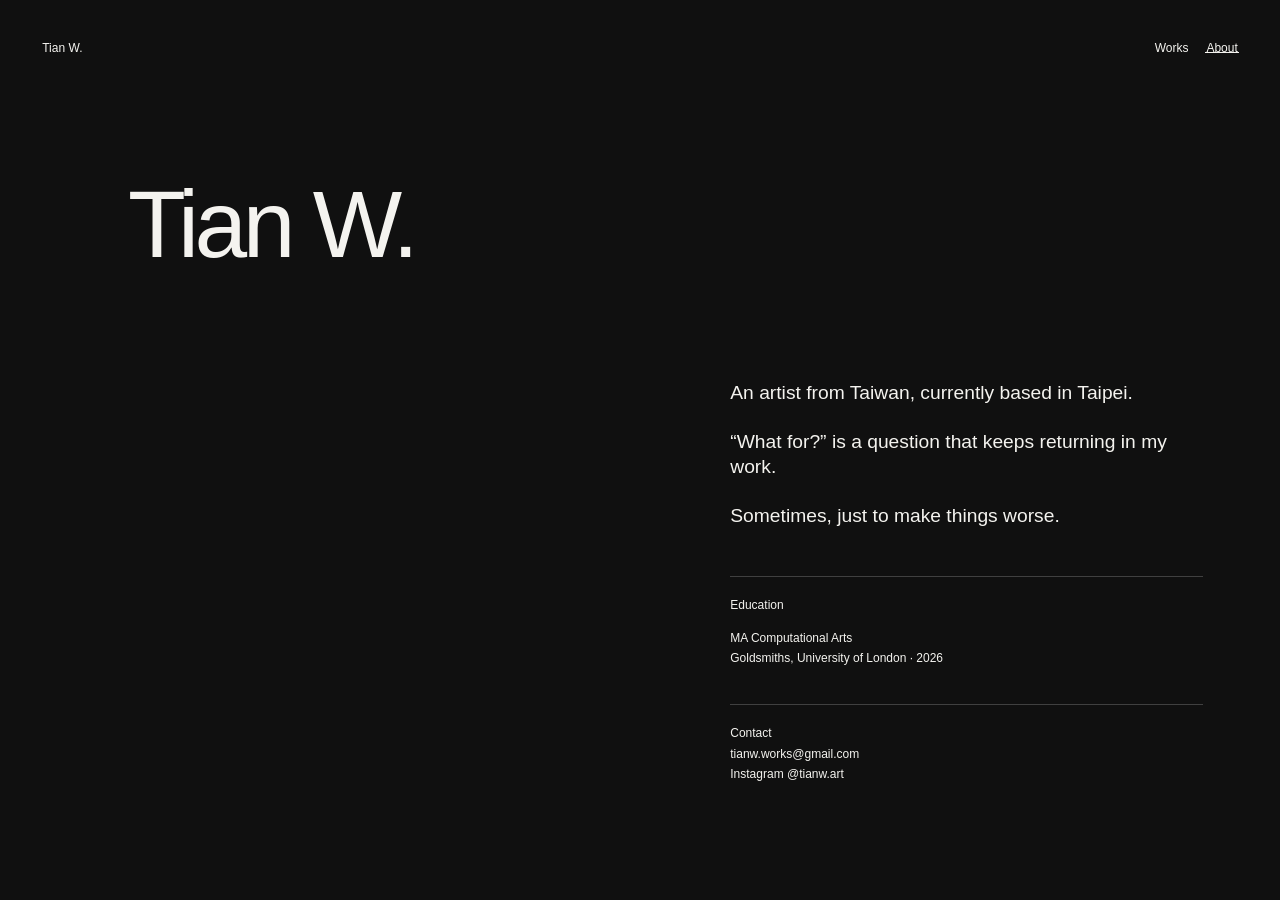
==== about.html @ a461bc7d "Bump About stylesheet version for title position" ====
<!doctype html><html lang="en"><head><meta charset="utf-8"><meta name="viewport" content="width=device-width,initial-scale=1"><title>About — Tian W.</title><link rel="stylesheet" href="style.css?v=20261122-about-title-up-one-line"></head><body class="dark-page"><header class="site-header"><a class="site-name" href="index.html">Tian W.</a><nav class="site-nav"><a href="works.html">Works</a><a class="active" href="about.html">About</a></nav></header><main class="page"><div class="about-layout"><h1>Tian W.</h1><div class="about-copy"><p>An artist from Taiwan, currently based in Taipei.</p><p>“What for?” is a question that keeps returning in my work.</p><p>Sometimes, just to make things worse.</p><div class="about-education"><div class="about-meta-label">Education</div><p>MA Computational Arts<br>Goldsmiths, University of London · 2026</p></div><div class="contact">Contact<br><a href="mailto:tianw.works@gmail.com">tianw.works@gmail.com</a><br><a href="https://www.instagram.com/tianw.art/" target="_blank" rel="noopener noreferrer">Instagram @tianw.art</a></div></div></div></main></body></html>
---- style.css ----
:root{--paper:#f1f0ec;--ink:#0a0a0a;--dark:#101010;--light:#f4f3ef;--edge:clamp(22px,3.3vw,58px);--small:clamp(12px,.9vw,16px);--font:"Helvetica Neue",Helvetica,Arial,sans-serif}*{box-sizing:border-box}html{scroll-behavior:smooth}body{margin:0;background:var(--paper);color:var(--ink);font-family:var(--font);font-weight:400}a{color:inherit;text-decoration:none}img{max-width:100%;display:block}.dark-page{background:var(--dark);color:var(--light)}.site-header{position:fixed;z-index:50;top:0;left:0;right:0;padding:var(--edge);display:flex;justify-content:space-between;align-items:flex-start;pointer-events:none;transition:transform .28s ease,opacity .28s ease}.site-header.header-hidden{transform:translateY(-120%);opacity:0}.site-header a{pointer-events:auto}.site-name,.site-nav{font-size:var(--small);line-height:1}.site-nav{display:flex;gap:18px}.site-nav a{position:relative}.site-nav a::after{content:"";position:absolute;left:-4%;right:-4%;height:1px;top:.78em;background:currentColor;opacity:0;transform:scaleX(.15);transform-origin:left center;transition:.25s ease}.site-nav a:hover::after,.site-nav a.active::after{opacity:1;transform:scaleX(1)}.page{min-height:100svh;padding:calc(var(--edge) + 85px) var(--edge) 10vh}.page-title{margin:7vh 0 12vh;font-size:clamp(58px,8.2vw,142px);line-height:.88;letter-spacing:-.05em;font-weight:400}.works-page .page-title{font-size:clamp(34px,3.6vw,62px);margin:3vh 0 7vh}.home{min-height:100svh;overflow-x:hidden;transition:background-color .2s linear,color .2s linear}.scene-wrap{height:205svh;position:relative}.scene{position:sticky;top:0;height:100svh;overflow:hidden}.hero-name{position:absolute;left:3.3vw;top:57vh;font-size:clamp(82px,12.6vw,340px);line-height:.82;letter-spacing:-.055em;white-space:nowrap;z-index:10}.hero-name .t{display:inline-block}.hero-name .ian{display:inline-block;margin-left:.035em}.role{position:absolute;left:4.8vw;top:85.2vh;font-size:clamp(15px,1.3vw,34px);line-height:1}.location{position:absolute;right:4.8vw;top:85.2vh;font-size:clamp(15px,1.3vw,34px);line-height:1}.home-nav{position:absolute;right:var(--edge);top:var(--edge);display:flex;gap:18px;opacity:0;transform:translateY(-7px);z-index:11}.home-nav a{position:relative;font-size:var(--small);line-height:1}.home-nav svg{position:absolute;left:-7%;top:.27em;width:114%;height:25px;overflow:visible}.home-nav path{fill:none;stroke:currentColor;stroke-width:1.8;stroke-linecap:round;stroke-linejoin:round;opacity:0}.question{position:absolute;right:calc(var(--edge) + 64px);top:56.5vh;font-size:clamp(74px,10vw,170px);line-height:.88;letter-spacing:-.055em;white-space:nowrap;text-align:right}.question span{display:inline-block;opacity:0;will-change:opacity}.answer{position:absolute;left:58.7vw;top:74.7vh;width:max-content;max-width:38vw;opacity:0;transform:translateY(0);will-change:opacity}.answer-text{position:relative;z-index:2;display:inline-block;font-size:clamp(20px,1.7vw,31px);letter-spacing:-.025em;white-space:nowrap}.rewrite-svg{position:absolute;left:-2.5%;top:50%;width:105%;height:auto;transform:translateY(-50%);overflow:visible;z-index:3;pointer-events:none}.rewrite-svg path{fill:none;stroke:currentColor;stroke-linecap:round;stroke-linejoin:round;opacity:0}#commit{stroke-width:1.45}.rewrite-path.r1{stroke-width:1.35}.rewrite-path.r2{stroke-width:1.6}.rewrite-path.r3{stroke-width:1.9}.work-list{display:flex;flex-direction:column;gap:0}.work-row{position:relative;display:grid;grid-template-columns:minmax(240px,.72fr) minmax(300px,.8fr);gap:.7vw;align-items:center;padding:3.5vh 0 4.5vh;border-top:1px solid rgba(255,255,255,.2)}.work-row:last-child{border-bottom:1px solid rgba(255,255,255,.2)}.work-row .image-wrap{overflow:hidden;display:flex;justify-content:flex-end}.work-row img{width:min(100%,470px);height:auto;transition:transform .45s cubic-bezier(.2,.7,.2,1)}.work-row:hover img{transform:scale(1.012)}.work-meta{align-self:center;margin-left:0}.work-meta h2{margin:0;font-weight:400;font-size:clamp(32px,3.4vw,58px);line-height:.93;letter-spacing:-.04em}.work-meta p{margin:18px 0 0;font-size:13px;line-height:1.45}.project-hero{display:grid;grid-template-columns:.8fr 1.2fr;gap:7vw;align-items:start;margin-top:7vh}.project-hero h1{margin:0;font-size:clamp(54px,7vw,118px);font-weight:400;line-height:.89;letter-spacing:-.052em}.project-meta{margin-top:26px;font-size:13px;line-height:1.5}.project-body{display:grid;grid-template-columns:.55fr 1fr;gap:8vw;margin:18vh 0 8vh;align-items:start}.project-body p{max-width:520px;font-size:clamp(18px,1.7vw,28px);line-height:1.3;margin:0}.back-link{display:inline-block;margin-top:10vh;font-size:var(--small)}.about-layout{display:grid;grid-template-columns:1fr .9fr;gap:10vw;align-items:start;margin-top:13vh}.about-layout h1{margin:0;font-size:clamp(56px,7.4vw,126px);line-height:.9;letter-spacing:-.047em;font-weight:400}.about-copy{max-width:520px;padding-top:1.2em}.about-copy p{font-size:clamp(18px,1.7vw,27px);line-height:1.32;margin:0 0 1.2em}.contact{margin-top:12vh;padding-top:22px;border-top:1px solid rgba(255,255,255,.2);font-size:var(--small);line-height:1.7}@media(max-width:760px){.site-header{padding:20px}.site-nav{gap:14px}.page{padding:90px 20px 8vh}.page-title{font-size:clamp(50px,15vw,84px);margin:8vh 0 9vh}.works-page .page-title{font-size:clamp(29px,8.3vw,43px);margin:3vh 0 6vh}.scene-wrap{height:220svh}.hero-name{left:20px;top:58vh;font-size:clamp(61px,18.2vw,87px)}.hero-name .ian{margin-left:.04em}.role{left:30px;top:78.5vh;font-size:14px}.location{left:auto;right:24px;top:78.5vh;font-size:14px}.home-nav{right:20px;top:21px;gap:14px}.home-nav a{font-size:12px}.question{left:auto;right:70px;top:44.5vh;font-size:clamp(48px,13vw,70px);line-height:.9;text-align:right}.answer{left:20px;right:auto;top:61.5vh;width:max-content;max-width:calc(100vw - 40px);text-align:left}.answer-text{font-size:clamp(18px,5vw,23px);white-space:nowrap;line-height:1}.rewrite-svg{left:-2.5%;right:auto;top:50%;width:105%;height:160px}.rewrite-svg path{vector-effect:non-scaling-stroke}#commit{stroke-width:1.2}.rewrite-path.r1{stroke-width:1.15}.rewrite-path.r2{stroke-width:1.35}.rewrite-path.r3{stroke-width:1.55}.work-row{grid-template-columns:1fr;gap:14px;padding:3.5vh 0 4.5vh}.work-row .image-wrap{justify-content:flex-start}.work-row img{width:min(100%,340px)}.work-meta{margin-left:0}.work-meta h2{font-size:clamp(30px,9vw,48px);line-height:.94}.project-hero,.project-body,.about-layout{grid-template-columns:1fr}.project-hero{gap:35px}.project-body{margin-top:12vh}
  .home .scene-wrap{height:220svh}
  .home .hero-name{
    left:22px;
    top:82svh;
    font-size:clamp(94px,28vw,118px);
    line-height:.84;
    letter-spacing:-.06em;
    transform-origin:left top;
  }
  .home .role,
  .home .location{
    left:auto;
    right:22px;
    font-size:16px;
    line-height:1;
    text-align:right;
  }
  .home .role{top:76svh}
  .home .location{top:80svh}
  .home .home-nav{right:30px;top:35px;gap:18px}
  .home .home-nav a{font-size:15px;line-height:1}
  .home .home-nav svg{top:.35em;height:27px}
  .home .question{
    left:61%;
    right:auto;
    top:46svh;
    transform:translate(-50%,-50%);
    font-size:clamp(74px,18.5vw,94px);
    line-height:.88;
    letter-spacing:-.06em;
    text-align:center;
  }
  .home .answer{
    left:46px;
    right:auto;
    top:16svh;
    width:max-content;
    max-width:none;
    text-align:left;
    transform-origin:left top;
  }
  .home .answer-text{
    font-size:clamp(46px,11.5vw,58px);
    white-space:nowrap;
    line-height:.9;
    letter-spacing:-.035em;
  }
  .home .rewrite-svg{left:-1%;right:auto;top:50%;width:101%;height:160px}
}

/* Desktop second scene: laptop composition is the master. */
@media(min-width:761px){
  .home .home-nav{
    right:clamp(48px,3.3vw,72px);
    top:clamp(48px,3.3vw,72px);
    gap:clamp(18px,1.25vw,28px);
  }
  .home .home-nav a{
    font-size:clamp(15px,1.05vw,22px);
  }
  .home .home-nav svg{
    height:clamp(25px,1.7vw,36px);
  }
  .home .question{
    font-size:clamp(74px,10vw,260px);
  }
  .home .answer-text{
    font-size:clamp(20px,1.7vw,44px);
  }
}

@media(min-width:761px){
  .works-page .page{
    width:min(88%,1680px);
    margin-left:auto;
    margin-right:auto;
    padding-top:clamp(180px,13vh,220px);
    padding-left:0;
    padding-right:0;
  }

  .works-page .page-title{
    margin-top:0;
    margin-left:clamp(72px,6vw,108px);
  }
}


/* About — keep the entire desktop content block below the visual guide. */
@media (min-width: 761px) {
  .dark-page .about-layout {
    margin-top: calc(30vh - 4.5em);
  }
}

/* About — align outer bounds with Works; retain the two-column composition. */
@media (min-width: 761px) {
  .dark-page:has(.about-layout) .page {
    width: min(88%, 1680px);
    margin-inline: auto;
    padding-left: 0;
    padding-right: 0;
  }
}

.about-copy > p {
  font-size: clamp(calc(16px + 1pt), calc(1.4vw + 1pt), calc(21px + 1pt));
}

.about-education {
  margin-top: 9vh;
  padding-top: 22px;
  border-top: 1px solid rgba(255, 255, 255, .2);
}
.about-meta-label {
  font-size: var(--small);
  line-height: 1.7;
  margin-bottom: 12px;
}
.about-education p {
  margin: 0;
  font-size: var(--small);
  line-height: 1.7;
}
.about-education + .contact { margin-top: 7vh; }

@media (max-width: 760px) {
  .about-copy > p { font-size: calc(15px + 1pt); }
}

/* About heading: slightly above the copy, inset from the content edge. */
@media (min-width: 761px) {
  .dark-page .about-layout h1 {
    margin-left: clamp(32px, 4vw, 64px);
    transform: translateY(calc(-48px - 1em));
  }
}


/* About: align the start of the right column with the large title's baseline. */
@media (min-width: 761px) {
  .dark-page .about-copy {
    padding-top: calc(1.2em + 36px);
  }
}

/* Keep roughly two lines of breathing room between About groups. */
.dark-page .about-education {
  margin-top: 3em;
  padding-top: 18px;
}
.dark-page .about-education + .contact {
  margin-top: 3em;
  padding-top: 18px;
}
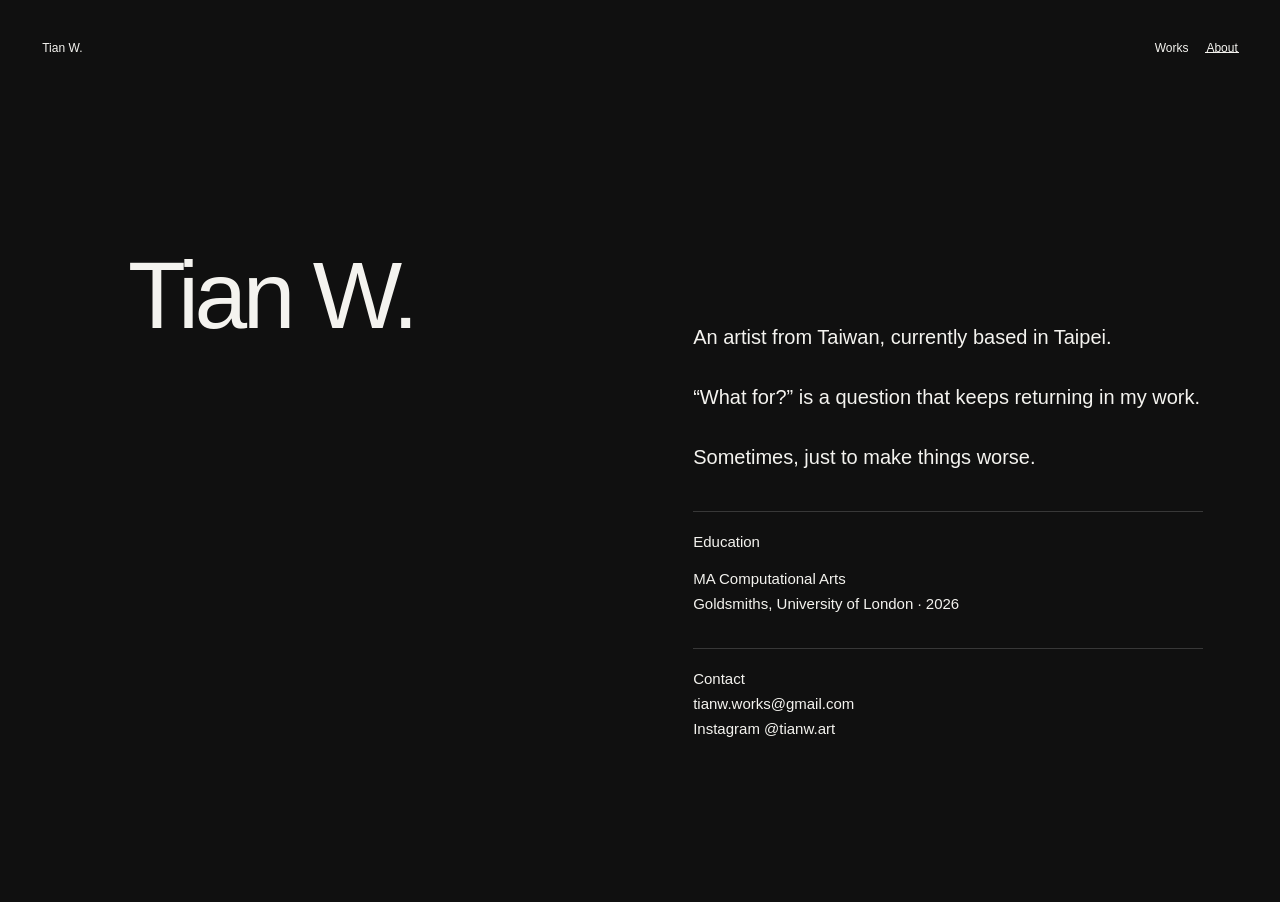
==== commit 9d004c2a: "Refresh About CSS version for architectural grid" ====
--- a/about.html
+++ b/about.html
@@ -1 +1 @@
-<!doctype html><html lang="en"><head><meta charset="utf-8"><meta name="viewport" content="width=device-width,initial-scale=1"><title>About — Tian W.</title><link rel="stylesheet" href="style.css?v=20261122-about-title-up-one-line"></head><body class="dark-page"><header class="site-header"><a class="site-name" href="index.html">Tian W.</a><nav class="site-nav"><a href="works.html">Works</a><a class="active" href="about.html">About</a></nav></header><main class="page"><div class="about-layout"><h1>Tian W.</h1><div class="about-copy"><p>An artist from Taiwan, currently based in Taipei.</p><p>“What for?” is a question that keeps returning in my work.</p><p>Sometimes, just to make things worse.</p><div class="about-education"><div class="about-meta-label">Education</div><p>MA Computational Arts<br>Goldsmiths, University of London · 2026</p></div><div class="contact">Contact<br><a href="mailto:tianw.works@gmail.com">tianw.works@gmail.com</a><br><a href="https://www.instagram.com/tianw.art/" target="_blank" rel="noopener noreferrer">Instagram @tianw.art</a></div></div></div></main></body></html>+<!doctype html><html lang="en"><head><meta charset="utf-8"><meta name="viewport" content="width=device-width,initial-scale=1"><title>About — Tian W.</title><link rel="stylesheet" href="style.css?v=20261122-about-architectural-grid"></head><body class="dark-page"><header class="site-header"><a class="site-name" href="index.html">Tian W.</a><nav class="site-nav"><a href="works.html">Works</a><a class="active" href="about.html">About</a></nav></header><main class="page"><div class="about-layout"><h1>Tian W.</h1><div class="about-copy"><p>An artist from Taiwan, currently based in Taipei.</p><p>“What for?” is a question that keeps returning in my work.</p><p>Sometimes, just to make things worse.</p><div class="about-education"><div class="about-meta-label">Education</div><p>MA Computational Arts<br>Goldsmiths, University of London · 2026</p></div><div class="contact">Contact<br><a href="mailto:tianw.works@gmail.com">tianw.works@gmail.com</a><br><a href="https://www.instagram.com/tianw.art/" target="_blank" rel="noopener noreferrer">Instagram @tianw.art</a></div></div></div></main></body></html>
--- a/style.css
+++ b/style.css
@@ -154,3 +154,47 @@
   margin-top: 3em;
   padding-top: 18px;
 }
+
+
+/* About architectural grid — laptop is the desktop master composition. */
+@media (min-width: 761px) {
+  .dark-page .about-layout {
+    grid-template-columns: minmax(0, 1fr) minmax(0, 510px);
+    column-gap: clamp(48px, 6vw, 110px);
+    margin-top: clamp(100px, 14vh, 150px);
+    align-items: start;
+  }
+  .dark-page .about-layout h1 {
+    margin-left: clamp(32px, 4vw, 64px);
+    font-size: clamp(56px, 7.4vw, 128px);
+    transform: none;
+  }
+  .dark-page .about-copy {
+    max-width: 510px;
+    padding-top: 70px;
+  }
+  .dark-page .about-copy > p {
+    font-size: 20px;
+    line-height: 1.4;
+    margin-bottom: 32px;
+  }
+  .dark-page .about-education,
+  .dark-page .about-education + .contact {
+    margin-top: 32px;
+    padding-top: 18px;
+  }
+  .dark-page .about-education {
+    margin-top: 40px;
+  }
+  .dark-page .about-education p,
+  .dark-page .about-meta-label,
+  .dark-page .about-education + .contact {
+    font-size: 15px;
+    line-height: 1.65;
+  }
+  .dark-page .about-education,
+  .dark-page .about-education + .contact {
+    border-top: 1px solid #383838;
+  }
+  .dark-page .about-copy { padding-bottom: 70px; }
+}
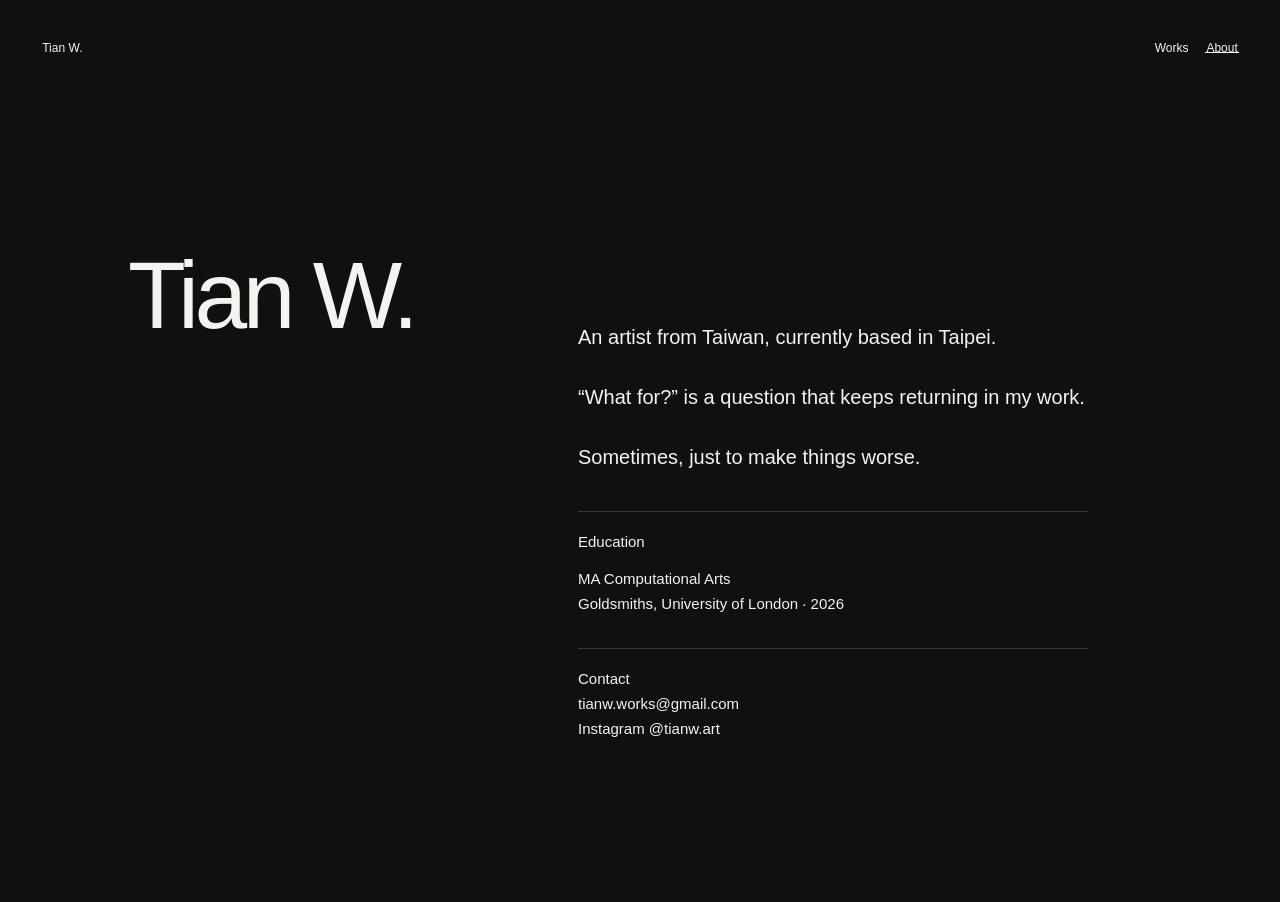
==== commit b2416656: "Bump About CSS version for grid positioning" ====
--- a/about.html
+++ b/about.html
@@ -1 +1 @@
-<!doctype html><html lang="en"><head><meta charset="utf-8"><meta name="viewport" content="width=device-width,initial-scale=1"><title>About — Tian W.</title><link rel="stylesheet" href="style.css?v=20261122-about-architectural-grid"></head><body class="dark-page"><header class="site-header"><a class="site-name" href="index.html">Tian W.</a><nav class="site-nav"><a href="works.html">Works</a><a class="active" href="about.html">About</a></nav></header><main class="page"><div class="about-layout"><h1>Tian W.</h1><div class="about-copy"><p>An artist from Taiwan, currently based in Taipei.</p><p>“What for?” is a question that keeps returning in my work.</p><p>Sometimes, just to make things worse.</p><div class="about-education"><div class="about-meta-label">Education</div><p>MA Computational Arts<br>Goldsmiths, University of London · 2026</p></div><div class="contact">Contact<br><a href="mailto:tianw.works@gmail.com">tianw.works@gmail.com</a><br><a href="https://www.instagram.com/tianw.art/" target="_blank" rel="noopener noreferrer">Instagram @tianw.art</a></div></div></div></main></body></html>+<!doctype html><html lang="en"><head><meta charset="utf-8"><meta name="viewport" content="width=device-width,initial-scale=1"><title>About — Tian W.</title><link rel="stylesheet" href="style.css?v=20261122-about-grid-position"></head><body class="dark-page"><header class="site-header"><a class="site-name" href="index.html">Tian W.</a><nav class="site-nav"><a href="works.html">Works</a><a class="active" href="about.html">About</a></nav></header><main class="page"><div class="about-layout"><h1>Tian W.</h1><div class="about-copy"><p>An artist from Taiwan, currently based in Taipei.</p><p>“What for?” is a question that keeps returning in my work.</p><p>Sometimes, just to make things worse.</p><div class="about-education"><div class="about-meta-label">Education</div><p>MA Computational Arts<br>Goldsmiths, University of London · 2026</p></div><div class="contact">Contact<br><a href="mailto:tianw.works@gmail.com">tianw.works@gmail.com</a><br><a href="https://www.instagram.com/tianw.art/" target="_blank" rel="noopener noreferrer">Instagram @tianw.art</a></div></div></div></main></body></html>
--- a/style.css
+++ b/style.css
@@ -161,6 +161,7 @@
   .dark-page .about-layout {
     grid-template-columns: minmax(0, 1fr) minmax(0, 510px);
     column-gap: clamp(48px, 6vw, 110px);
+    padding-right: clamp(96px, 9vw, 150px);
     margin-top: clamp(100px, 14vh, 150px);
     align-items: start;
   }
@@ -170,7 +171,10 @@
     transform: none;
   }
   .dark-page .about-copy {
+    width: min(100%, 510px);
     max-width: 510px;
+    justify-self: end;
+    min-width: 0;
     padding-top: 70px;
   }
   .dark-page .about-copy > p {
